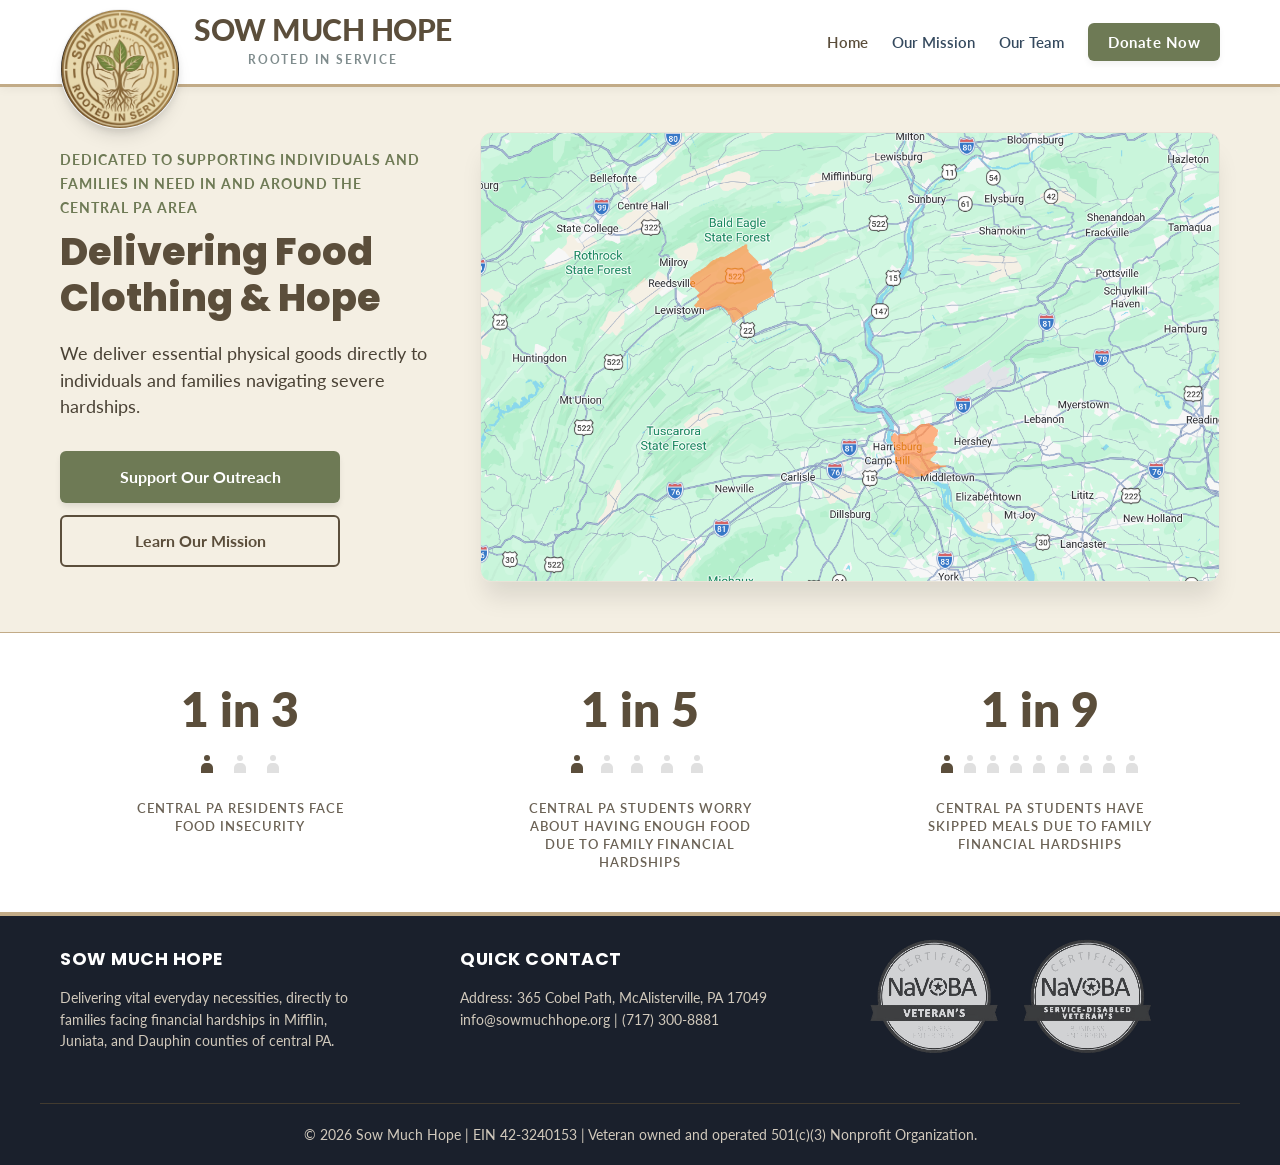
==== index.html @ a47aee9e "initial push of website files" ====
<!DOCTYPE html>
<html lang="en">
<head>
    <meta charset="UTF-8">
    <meta name="viewport" content="width=device-width, initial-scale=1.0">
    <title>Home | Sow Much Hope</title>
	
    <link rel="preconnect" href="https://fonts.googleapis.com">
    <link rel="preconnect" href="https://fonts.gstatic.com" crossorigin>
    <link href="https://fonts.googleapis.com/css2?family=Crete+Round:ital@0;1&family=Lato:ital,wght@0,100;0,300;0,400;0,700;0,900;1,100;1,300;1,400;1,700;1,900&family=Poppins:ital,wght@0,100;0,200;0,300;0,400;0,500;0,600;0,700;0,800;0,900;1,100;1,200;1,300;1,400;1,500;1,600;1,700;1,800;1,900&display=swap" rel="stylesheet">
	
    <link rel="stylesheet" href="style.css">
</head>
<body>

	<!-- MASTER HEADER -->
    <header>
        <nav class="container">
            <a href="index.html" class="logo-group">
                <img src="images/logo.png" alt="Sow Much Hope Logo" class="logo-img">
                <div class="logo-text">
                    <span class="logo-title">Sow Much Hope</span>
                    <span class="logo-tagline">Rooted in Service</span>
                </div>
            </a>
            <ul class="nav-links">
                <li><a href="index.html" class="nav-item active">Home</a></li>
                <li><a href="about.html" class="nav-item">Our Mission</a></li>
				<li><a href="team.html" class="nav-item">Our Team</a></li>
                <!--<li><a href="supporters.html" class="nav-item">Supporters</a></li>-->
                <li><a href="donate.html" class="btn-donate-nav">Donate Now</a></li>
            </ul>            
        </nav>
    </header>
	
    <!-- CONTENT AREA -->
	<main>
		<section style="background: var(--brand-secondary); padding: 35px 0 40px 0; border-bottom: 1px solid var(--accent-gold);">
			<div class="container" style="display: flex; flex-wrap: wrap; gap: 50px; align-items: center;">
                
                <!-- Left Column: Value Proposition -->
                <div class="hero-text-col" style="flex: 1; min-width: 320px;">
                    <span style="color: var(--donation-accent); font-weight: 700; text-transform: uppercase; letter-spacing: 1px; font-size: 0.85rem;">Dedicated to supporting individuals and families in need in and around the central PA area</span>
                    <h1 style="font-size: 2.4rem; line-height: 1.2; margin: 10px 0 20px 0; color: var(--brand-primary); font-weight: 800;">Delivering Food Clothing & Hope</h1>
                    <p style="font-size: 1.1rem; color: #4a4235; margin-bottom: 30px;">We deliver essential physical goods directly to individuals and families navigating severe hardships.</p>
                    
                    <!-- Unified Action Buttons -->
                    <div class="hero-btn-group" style="display: flex; flex-direction: column; gap: 12px; max-width: 280px;">
                        <a href="donate.html" style="background: var(--donation-accent); color: white; padding: 14px 24px; text-decoration: none; font-weight: bold; border-radius: 6px; font-size: 1rem; text-align: center; box-shadow: 0 4px 6px -1px rgba(0,0,0,0.1); transition: transform 0.2s, background 0.2s;">
                            Support Our Outreach
                        </a>
                        <a href="about.html" style="background: transparent; color: var(--brand-primary); border: 2px solid var(--brand-primary); padding: 12px 24px; text-decoration: none; font-weight: bold; border-radius: 6px; font-size: 1rem; text-align: center; transition: background 0.2s;">
                            Learn Our Mission
                        </a>
                    </div>
                </div>

                <!-- Right Column: Massive Hero Image Placement -->
                <div style="flex: 2; min-width: 320px; display: flex; align-items: stretch;">
                    <img src="images/heroimage.png" 
                         alt="Sow Much Hope distributes food and supplies to communities in need within central PA" 
                         style="width: 100%; height: 100%; min-height: 450px; display: block; object-fit: cover; border-radius: 12px; box-shadow: 0 20px 25px -5px rgba(0,0,0,0.1); border: 1px solid rgba(0,0,0,0.05);">
                </div>

            </div>
        </section>

<!-- QUICK IMPACT STATS CONTAINER -->
		<section style="padding: 30px 0; text-align: center; background: white;">
			<div class="container" style="display: flex; flex-wrap: wrap; justify-content: space-around; gap: 40px;">
				
				<!-- Stat 1: 1 in 9 Residents -->
				<div style="display: flex; flex-direction: column; align-items: center; max-width: 250px;">
					<p style="font-size: 3rem; font-weight: 800; color: var(--brand-primary); margin-bottom: 10px;">1 in 3</p>
					
					<!-- 3-Person Grid: 1 Primary Color, 2 Neutral Colors -->
					<div style="display: flex; grid-template-columns: repeat(3, 1fr); gap: 20px; width: 80px; margin-bottom: 25px; align-items: end;">
						<div class="css-person active"><div></div></div>
						<div class="css-person"><div></div></div>
						<div class="css-person"><div></div></div>
					</div>

					<p style="text-transform: uppercase; letter-spacing: 1px; font-size: 0.8rem; color: #6b6255; font-weight: 600; line-height: 1.4; margin: 0;">Central PA residents face food insecurity</p>
				</div>

				<!-- Stat 2: 1 in 5 Students -->
				<div style="display: flex; flex-direction: column; align-items: center; max-width: 250px;">
					<p style="font-size: 3rem; font-weight: 800; color: var(--brand-primary); margin-bottom: 10px;">1 in 5</p>
					
					<!-- 5-Person Grid: 1 Primary Color, 4 Neutral Colors -->
					<div style="display: grid; grid-template-columns: repeat(5, 1fr); gap: 10px; width: 140px; margin-bottom: 25px; align-items: end;">
						<div class="css-person active"><div></div></div>
						<div class="css-person"><div></div></div>
						<div class="css-person"><div></div></div>
						<div class="css-person"><div></div></div>
						<div class="css-person"><div></div></div>
					</div>

					<p style="text-transform: uppercase; letter-spacing: 1px; font-size: 0.8rem; color: #6b6255; font-weight: 600; line-height: 1.4; margin: 0;">Central PA students worry about having enough food due to family financial hardships</p>
				</div>

				<!-- Stat 3: 1 in 9 Students Skipping Meals -->
				<div style="display: flex; flex-direction: column; align-items: center; max-width: 250px;">
					<p style="font-size: 3rem; font-weight: 800; color: var(--brand-primary); margin-bottom: 10px;">1 in 9</p>
					
					<!-- 9-Person Grid: 1 Primary Color, 8 Neutral Colors -->
					<div style="display: grid; grid-template-columns: repeat(9, 1fr); gap: 8px; width: 200px; margin-bottom: 25px; align-items: end;">
						<div class="css-person active"><div></div></div>
						<div class="css-person"><div></div></div>
						<div class="css-person"><div></div></div>
						<div class="css-person"><div></div></div>
						<div class="css-person"><div></div></div>
						<div class="css-person"><div></div></div>
						<div class="css-person"><div></div></div>
						<div class="css-person"><div></div></div>
						<div class="css-person"><div></div></div>
					</div>

					<p style="text-transform: uppercase; letter-spacing: 1px; font-size: 0.8rem; color: #6b6255; font-weight: 600; line-height: 1.4; margin: 0;">Central PA students have skipped meals due to family financial hardships</p>
				</div>

			</div>
		</section>
	</main>

    <!-- MASTER FOOTER -->
    <footer>
        <div class="container" style="display: flex; flex-wrap: wrap; justify-content: space-between; gap: 40px; border-bottom: 1px solid #423b30; padding-bottom: 40px;">
            <!-- Column 1: About -->
            <div style="flex: 1; min-width: 250px;">
                <h3>Sow Much Hope</h3>
                <p style="max-width: 300px;">Delivering vital everyday necessities, directly to families facing financial hardships in Mifflin, Juniata, and Dauphin counties of central PA.</p>
            </div>
            
            <!-- Column 2: Contact Info -->
            <div style="flex: 1; min-width: 250px;">
                <h3>Quick Contact</h3>
                <!--<p>Address: P.O. Box 127, McAlisterville, PA 17049</p>-->
				<p>Address: 365 Cobel Path, McAlisterville, PA 17049</p>
                <p>info@sowmuchhope.org | (717) 300-8881</p>
            </div>

			<!-- Update the Column 3 opening tag to include this class name -->
			<div class="footer-badge-col" style="flex: 1; min-width: 200px; display: flex; flex-direction: column; align-items: flex-start; justify-content: flex-start;">
				<img src="images/VeteranOwned.webp" alt="Certified Service-Disabled Veteran-Owned Business" style="height: auto; max-width: 300px; margin-top: -15px; filter: grayscale(1) brightness(1.4); opacity: 0.8; transition: opacity 0.2s;" onmouseover="this.style.opacity='1'" onmouseout="this.style.opacity='0.8'">
			</div>
        </div>


        <!-- Bottom Copyright Row -->
        <div class="container" style="padding-top: 20px; text-align: center; color: #a89f90;">
            <p>&copy; 2026 Sow Much Hope | EIN 42-3240153 | Veteran owned and operated 501(c)(3) Nonprofit Organization.</p>
        </div>		
    </footer>

</body>
</html>
---- style.css ----
/* ==========================================
   MASTER DESIGN SYSTEM & BRAND VARIABLES
   ========================================== */
   
:root {
    /* BRAND COLORS: */
    --brand-primary: #5B4E3B;       /* Deep bronze/brown from logo text & frame */
    --brand-secondary: #F4EFE3;     /* Warm parchment brand tint for backgrounds */
    --text-dark: #332C22;           /* Deep earthy charcoal for readable text */
    --bg-light: #FAF8F5;            /* Off-white light grey for clean sectioning */
    
    /* THE DONATION ACCENT: Highly prominent, organic green from the leaves */
    --donation-accent: #6E7A55;     /* Leaf green to drive action smoothly */
    --donation-hover: #5A6544;      /* Slightly deeper green for hover state */
    --accent-gold: #C2AB87;         /* Warm emblem gold for fine borders/details */
	--footer-navyblue: #1a202c;
}

/* Master Reset & Browser Best Practices */
* {
    box-sizing: border-box;
    margin: 0;
    padding: 0;
}

/* Master Layout: Shared Header & Navigation */
header {
    background: #ffffff;
    box-shadow: 0 2px 10px rgba(0,0,0,0.05);
    position: sticky;
    top: 0;
    z-index: 1000;
    border-bottom: 3px solid var(--accent-gold);
}

nav {
    display: flex;
    justify-content: space-between;
    align-items: center;
    padding: 20px 0;
}

.nav-links {
    display: flex;
    align-items: center;
    list-style: none;
    gap: 24px;
    margin: 0;
    padding: 0;
}

.nav-item {
    font-family: 'Lato', sans-serif;
    text-decoration: none;
    color: #34495e;
    font-weight: 600;
    font-size: 0.95rem;
    transition: color 0.2s ease;
}

.nav-item:hover, .nav-item.active {
    color: var(--brand-primary, #2c3e50);
}

.btn-donate-nav {
    font-family: 'Lato', sans-serif;
    text-decoration: none;
    background: var(--donation-accent, #e74c3c);
    color: #ffffff !important;
    padding: 10px 20px;
    border-radius: 6px;
    font-weight: 700;
    font-size: 0.95rem;
    letter-spacing: 0.5px;
    box-shadow: 0 4px 6px rgba(0, 0, 0, 0.05);
    transition: transform 0.2s ease, background 0.2s ease;
}

.btn-donate-nav:hover {
    transform: translateY(-1px);
    box-shadow: 0 6px 12px rgba(0, 0, 0, 0.1);
}

/* Logo & Brand Layout Alignment */
.logo-group {
    display: flex;
    align-items: center;
    text-decoration: none;
    flex: 1;
    max-width: 50%;
    position: relative; /* Acts as the structural anchor for our floating logo */
    height: 64px;       /* Firmly locks the header's vertical height tracking */
}

.logo-img {
    height: 120px;      /* Significantly upscaled size */
    width: 120px;       /* Keeps it a perfect, non-oval square */
    display: block;
    object-fit: cover;
    flex-shrink: 0;
    border-radius: 50%; /* Slightly smoother radius to match the larger footprint */
    background: #ffffff;
    
    /* Premium deep shadow so it looks realistically layered over the hero section */
    box-shadow: 0 12px 20px -8px rgba(0,0,0,0.15), 0 4px 10px -2px rgba(0,0,0,0.1);
    border: 1px solid rgba(0,0,0,0.06);
    
    /* The Overlap Magic */
    position: absolute;
    top: -1px;         /* Shifts it up slightly to balance the top and bottom hang */
    left: 0;
    z-index: 10;        /* Guarantees it floats over the header border and hero background */
}

.logo-text {
    display: flex;
    flex-direction: column;
    justify-content: center;
    text-align: center;
    /* Pushes text right: 110px (logo width) + 24px (breathing room gap) */
    margin-left: 134px; 
}

.logo-title {
    font-family: 'Lato', sans-serif;
    display: block;
    font-size: 1.85rem; 
    font-weight: 900;
    text-transform: uppercase;
    color: var(--brand-primary, #2c3e50);
    line-height: 1.0; 
    letter-spacing: -0.5px; 
    white-space: nowrap;
}

.logo-tagline {
    font-family: 'Lato', sans-serif;
    display: block;
    font-size: 0.75rem;
    font-weight: 700;
    text-transform: uppercase;
    letter-spacing: 1.8px;
    color: #7f8c8d;
    margin-top: 6px;
}

body {
    /* Set your primary brand text font (Lato) with system fallback options */
    font-family: 'Lato', -apple-system, BlinkMacSystemFont, "Segoe UI", Roboto, "Helvetica Neue", Arial, sans-serif;
    color: var(--text-dark);
    background-color: var(--bg-light);
    line-height: 1.5;
}

h1, h2, h3, h4, h5, h6 {
    /* If Poppins fails to load, it cleanly defaults to a clean system sans-serif */
    font-family: 'Poppins', -apple-system, BlinkMacSystemFont, "Segoe UI", Arial, sans-serif;
    color: var(--brand-primary);
    font-weight: 700;
}

/* If you use a serif accent for specific subheadings or callouts: */
.serif-accent {
    font-family: 'Crete Round', Georgia, Cambria, "Times New Roman", serif;
}

.container {
    width: 100%;
    max-width: 1200px;
    margin: 0 auto;
    padding: 10px 20px;
}

/* ==========================================
   UNIFIED SUB-PAGE LAYOUT SYSTEM
   ========================================== */

/* This outer wrapper is identical on every page to prevent any jumping */
.sub-page-wrapper {
    padding: 60px 20px 10px 20px;
    background-color: var(--brand-secondary);
    min-height: 77.3vh;
    box-sizing: border-box;
}

/* Base style for single full-width cards (About, Supporters) */
.inner-page-card {
    width: 100%;
    max-width: 1200px;
    margin: 0 auto;
    background: #ffffff;
    padding: 45px 35px;
    border-radius: 12px;
    box-shadow: 0 10px 25px -5px rgba(0, 0, 0, 0.05);
    border: 1px solid var(--accent-gold, #e5e0d8);
    box-sizing: border-box;
	text-align: center;
}

/* Container for multi-column pages (Donate layout) */
.sub-page-grid {
    display: flex;
    flex-wrap: wrap;
    gap: 30px;
    max-width: 1200px;
    margin: 0 auto;
    align-items: stretch;
    box-sizing: border-box;
}

/* Individual grid panels on the donate page */
.sub-page-grid section {
    flex: 1;
    min-width: 320px;
    background: #ffffff;
    border: 1px solid var(--accent-gold, #e5e0d8);
    border-radius: 12px;
    padding: 40px 30px;
    box-shadow: 0 10px 25px -5px rgba(0,0,0,0.05);
    display: flex;
    flex-direction: column;
    justify-content: space-between;
    box-sizing: border-box;
}

/* ==========================================
   MOBILE SNAP-TO-ALIGN OVERRIDES
   ========================================== */
@media (max-width: 768px) {
    /* Every page collapses to this exact padding boundary */
    .sub-page-wrapper {
        padding: 24px 16px; 
    }

    /* Standardizes inner text spacings uniformly */
    .inner-page-card,
    .sub-page-grid section {
        padding: 30px 20px;
        border-radius: 8px;
    }
    
    .sub-page-grid {
        gap: 20px; /* Tighten grid gap on mobile */
    }
}

/* CSS Little People Infographic Icons */
.css-person {
    display: flex;
    flex-direction: column;
    align-items: center;
    width: 14px;
    height: 20px;
    position: relative;
}

/* The Head */
.css-person::before {
    content: '';
    width: 6px;
    height: 6px;
    background: #e0e0e0; /* Default neutral gray */
    border-radius: 50%;
    margin-bottom: 2px;
    display: block;
}

/* The Torso/Shoulders */
.css-person div {
    width: 12px;
    height: 10px;
    background: #e0e0e0; /* Default neutral gray */
    border-top-left-radius: 5px;
    border-top-right-radius: 5px;
}

/* Highlighted Person Styling (The '1' in the stat ratio) */
.css-person.active::before {
    background: var(--brand-primary, #2c3e50); /* Highlights the head in your brand color */
}
.css-person.active div {
    background: var(--brand-primary, #2c3e50); /* Highlights the body in your brand color */
}

.donation-embed-box {
    background: #fcfbfa;
    border: 1px dashed #dcd6cd;
    border-radius: 8px;
    padding: 30px 20px;
    max-width: 450px;
    margin: 0 auto;
    width: 100%;
    box-sizing: border-box;
}
/* ==================
    TEAM PAGE STYLES
   ================== */
   
	   /* Horizontal Officer Card */
    .officer-card {
      background: #ffffff;
      border-radius: 8px;
      overflow: hidden;
      display: flex;
      flex-direction: row;
      align-items: flex-start;
      padding: 2rem;
      gap: 2rem;
    }
    .officer-headshot-wrapper {
      flex-shrink: 0;
    }
    .officer-img {
      width: 130px;
      height: 130px;
      border-radius: 50%;
      object-fit: cover;
      border: 3px solid #C2AB87;
      display: block;
    }
    .officer-info {
      flex: 1;
    }
    .officer-header {
      margin-bottom: 0.75rem;
    }
    .officer-name {
      font-size: 1.4rem;
      color: #5B4E3B;
      line-height: 1.2;
    }
    .officer-title {
      font-size: 0.95rem;
      font-weight: 600;
      color: #5B4E3B;
      text-transform: uppercase;
      letter-spacing: 0.5px;
      margin-top: 0.25rem;
    }
    .officer-email {
      display: inline-block;
      font-size: 0.9rem;
      color: #4a5568;
      text-decoration: none;
      margin-bottom: 0.75rem;
    }
    .officer-email:hover {
      color: #2e5b37;
      text-decoration: underline;
    }
    .officer-bio {
      font-size: 0.95rem;
      color: #4a5568;
      line-height: 1.6;
    }

    /* Responsive Mobile Adjustments */
    @media (max-width: 640px) {
      .officer-card {
        flex-direction: column;
        align-items: center;
        text-align: center;
        padding: 1.5rem;
        gap: 1rem;
      }
      .officer-headshot-wrapper {
        margin-bottom: 0.5rem;
      }
    }





/* Master Layout: Shared Footer */
footer {
    background: var(--footer-navyblue); /*/#1a202c;*/ /* Darkened variant of brand-primary */
    color: #D1C9BC;
    padding: 20px 0 10px 0;
    font-size: 0.9rem;
    border-top: 4px solid var(--accent-gold);
}

footer h3 {
    color: #ffffff;
    margin-bottom: 15px;
    text-transform: uppercase;
    font-size: 1.1rem;
    letter-spacing: 0.5px;
}

footer p {
    color: #D1C9BC;
}

footer a {
    color: #ffffff;
    text-decoration: none;
}

/* ==========================================
   CONSOLIDATED MOBILE RESPONSIVE LAYOUT (768px)
   ========================================== */
@media (max-width: 768px) {
    /* Header & Navigation */
    header nav.container {
        flex-direction: column;
        align-items: center;
        padding: 15px 10px;
        gap: 15px;
    }

    .logo-group {
        max-width: 100%;
        height: auto;
        margin-bottom: 5px;
        flex-direction: column;
        align-items: center;
    }

    .logo-img {
        position: relative;
        top: 0;
        margin-bottom: 10px;
    }

    .logo-text {
        margin-left: 0;
        text-align: center;
    }

    .nav-links {
        flex-wrap: wrap;
        justify-content: center;
        padding: 0;
        margin: 0;
        gap: 12px;
    }

    /* Entire Footer Stack */
    footer .container {
        flex-direction: column;
        align-items: center;
        text-align: center;
    }

    footer h3, 
    footer p {
        text-align: center;
        max-width: 100%;
        margin-left: auto;
        margin-right: auto;
    }
}

/* Mobile Layout Adjustments for Hero Section (800px) */
@media (max-width: 800px) {
    .hero-text-col {
        text-align: center;
    }

    .hero-btn-group {
        margin-left: auto;
        margin-right: auto;
        align-items: center;
        width: 100%;
    }

    .hero-btn-group a {
        width: 100%;
        box-sizing: border-box;
    }
}
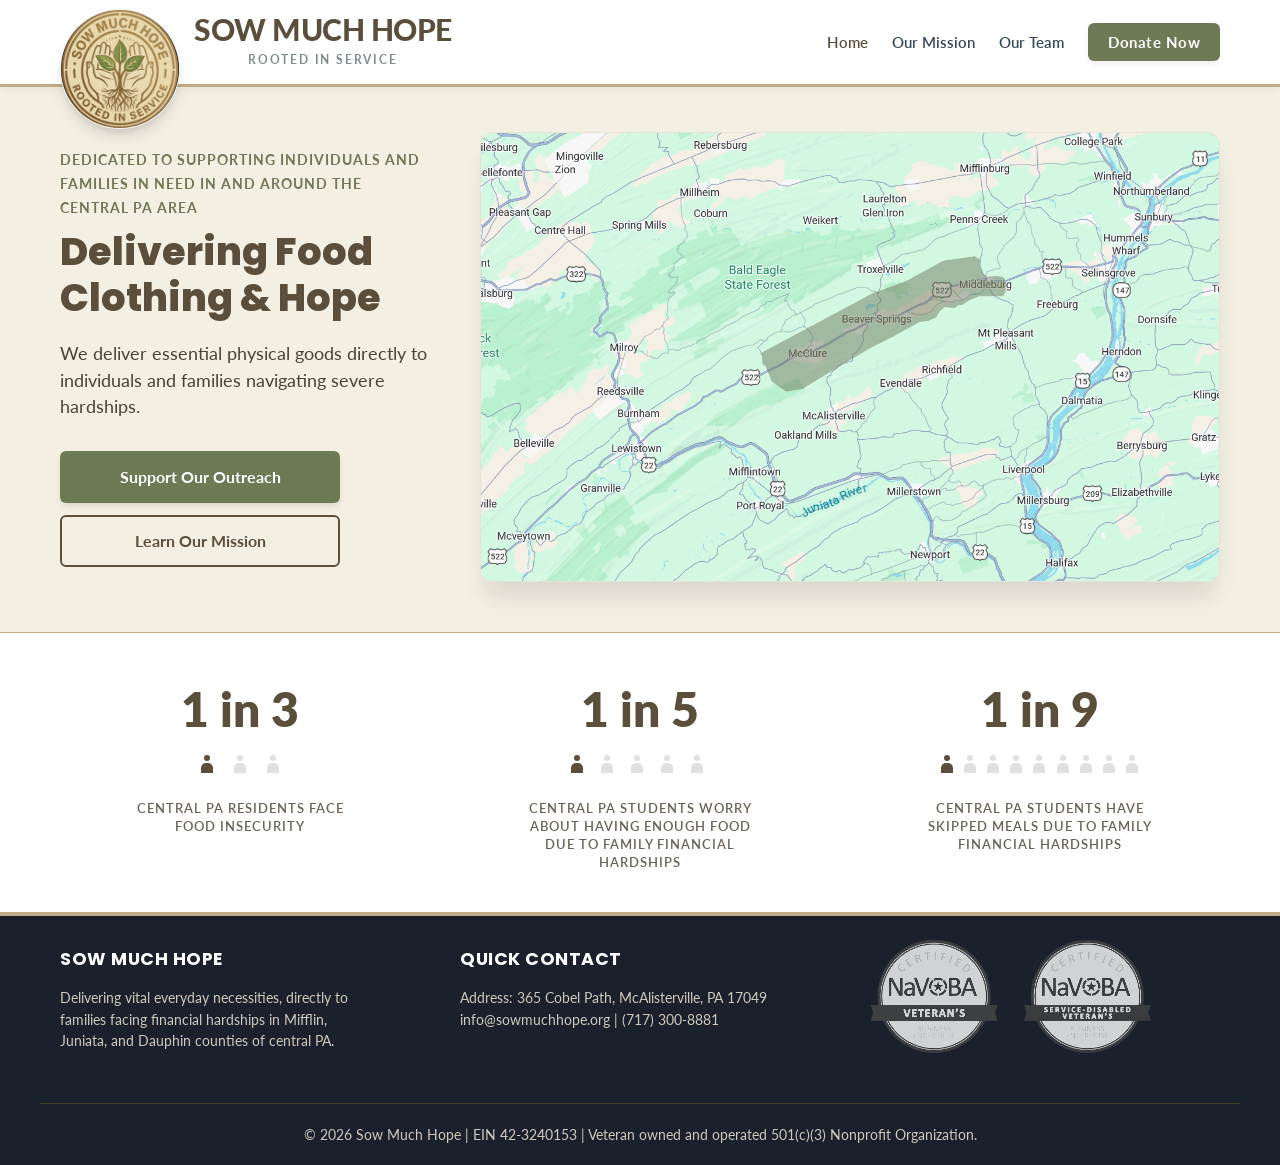
==== commit 240a6c75: "Added a favicon and updated the hero image" ====
--- a/index.html
+++ b/index.html
@@ -3,7 +3,16 @@
 <head>
     <meta charset="UTF-8">
     <meta name="viewport" content="width=device-width, initial-scale=1.0">
-    <title>Home | Sow Much Hope</title>
+    <title>Sow Much Hope</title>
+
+    <!-- Standard Favicon -->
+    <link rel="icon" type="image/png" sizes="64x64" href="./images/favicon.png">
+
+    <!-- Shortcut Icon for Older Browsers -->
+    <link rel="shortcut icon" href="./images/favicon.png">
+
+    <!-- Apple Touch Icon (For iOS Home Screen Bookmarks) -->
+    <link rel="apple-touch-icon" sizes="180x180" href="./images/apple-touch-icon.png">
 	
     <link rel="preconnect" href="https://fonts.googleapis.com">
     <link rel="preconnect" href="https://fonts.gstatic.com" crossorigin>
--- a/style.css
+++ b/style.css
@@ -1,5 +1,5 @@
 /* ==========================================
-   MASTER DESIGN SYSTEM & BRAND VARIABLES
+    BRAND VARIABLES 
    ========================================== */
    
 :root {
